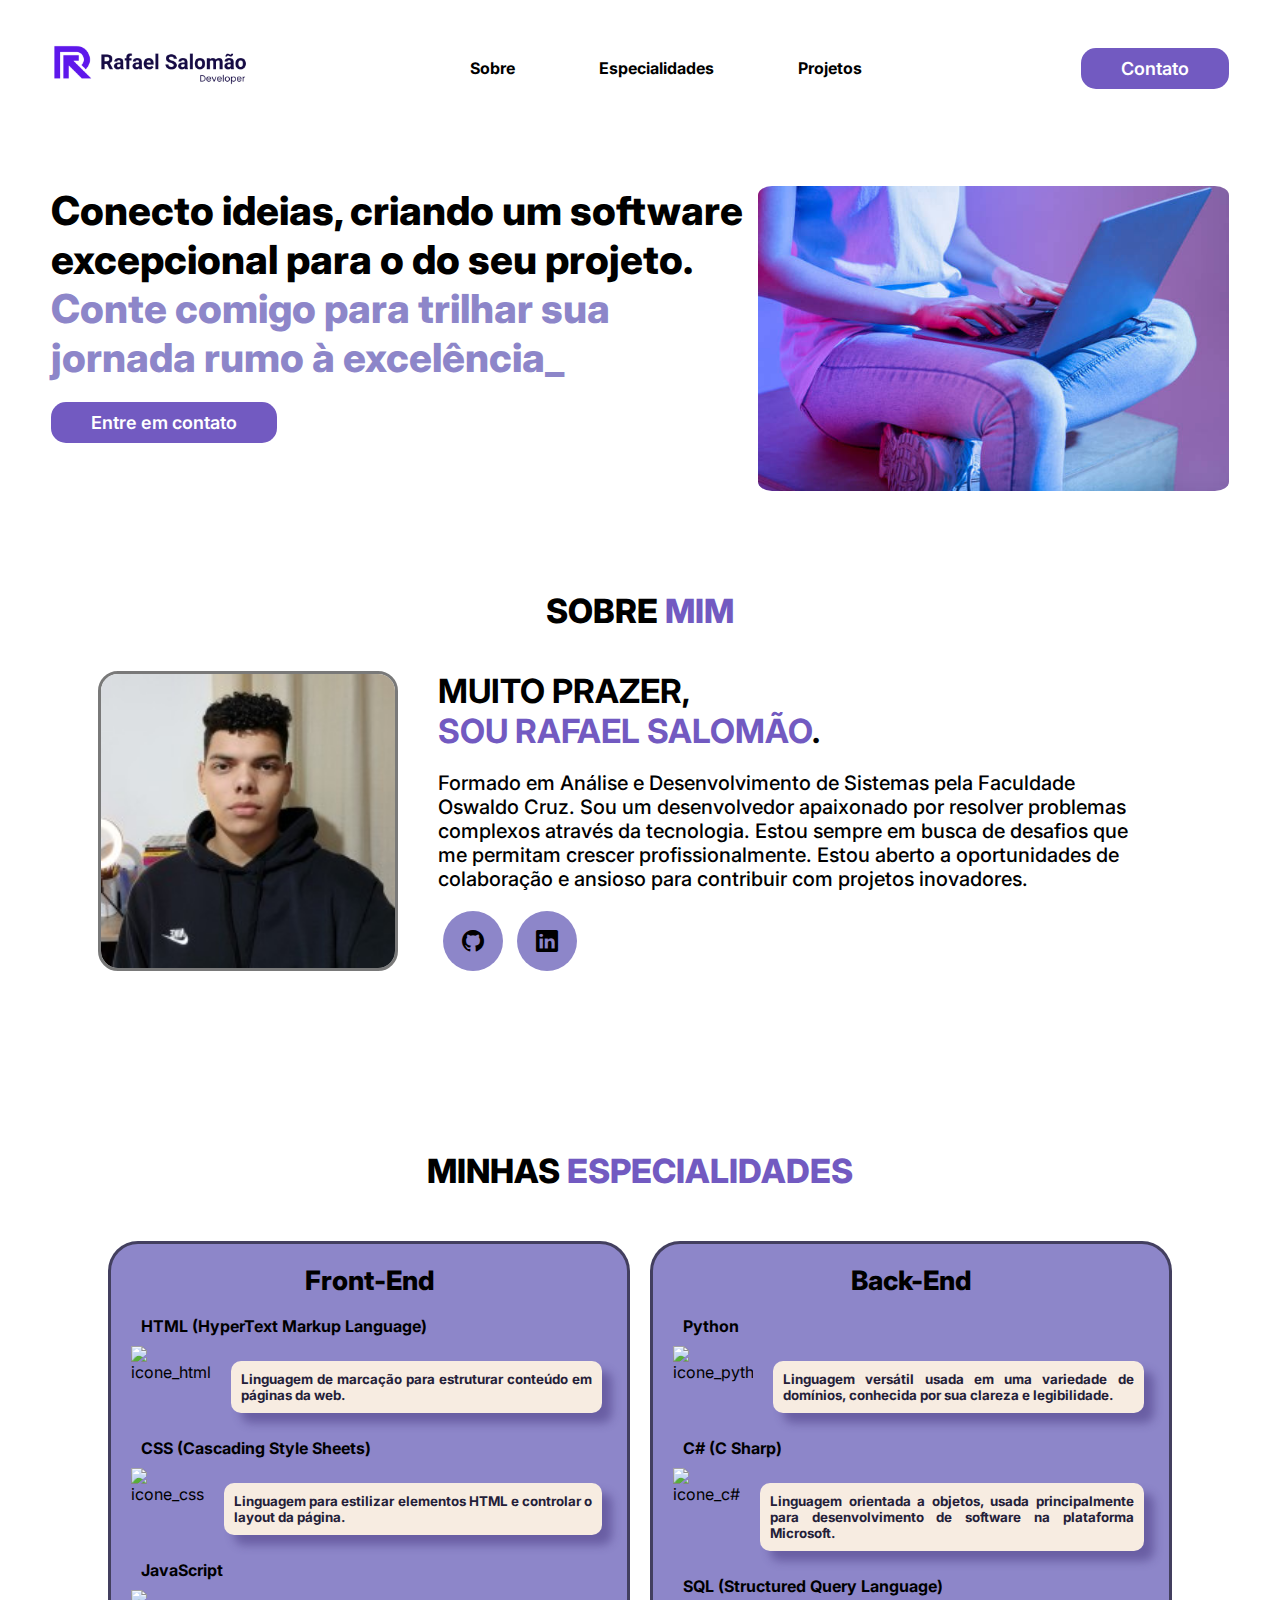
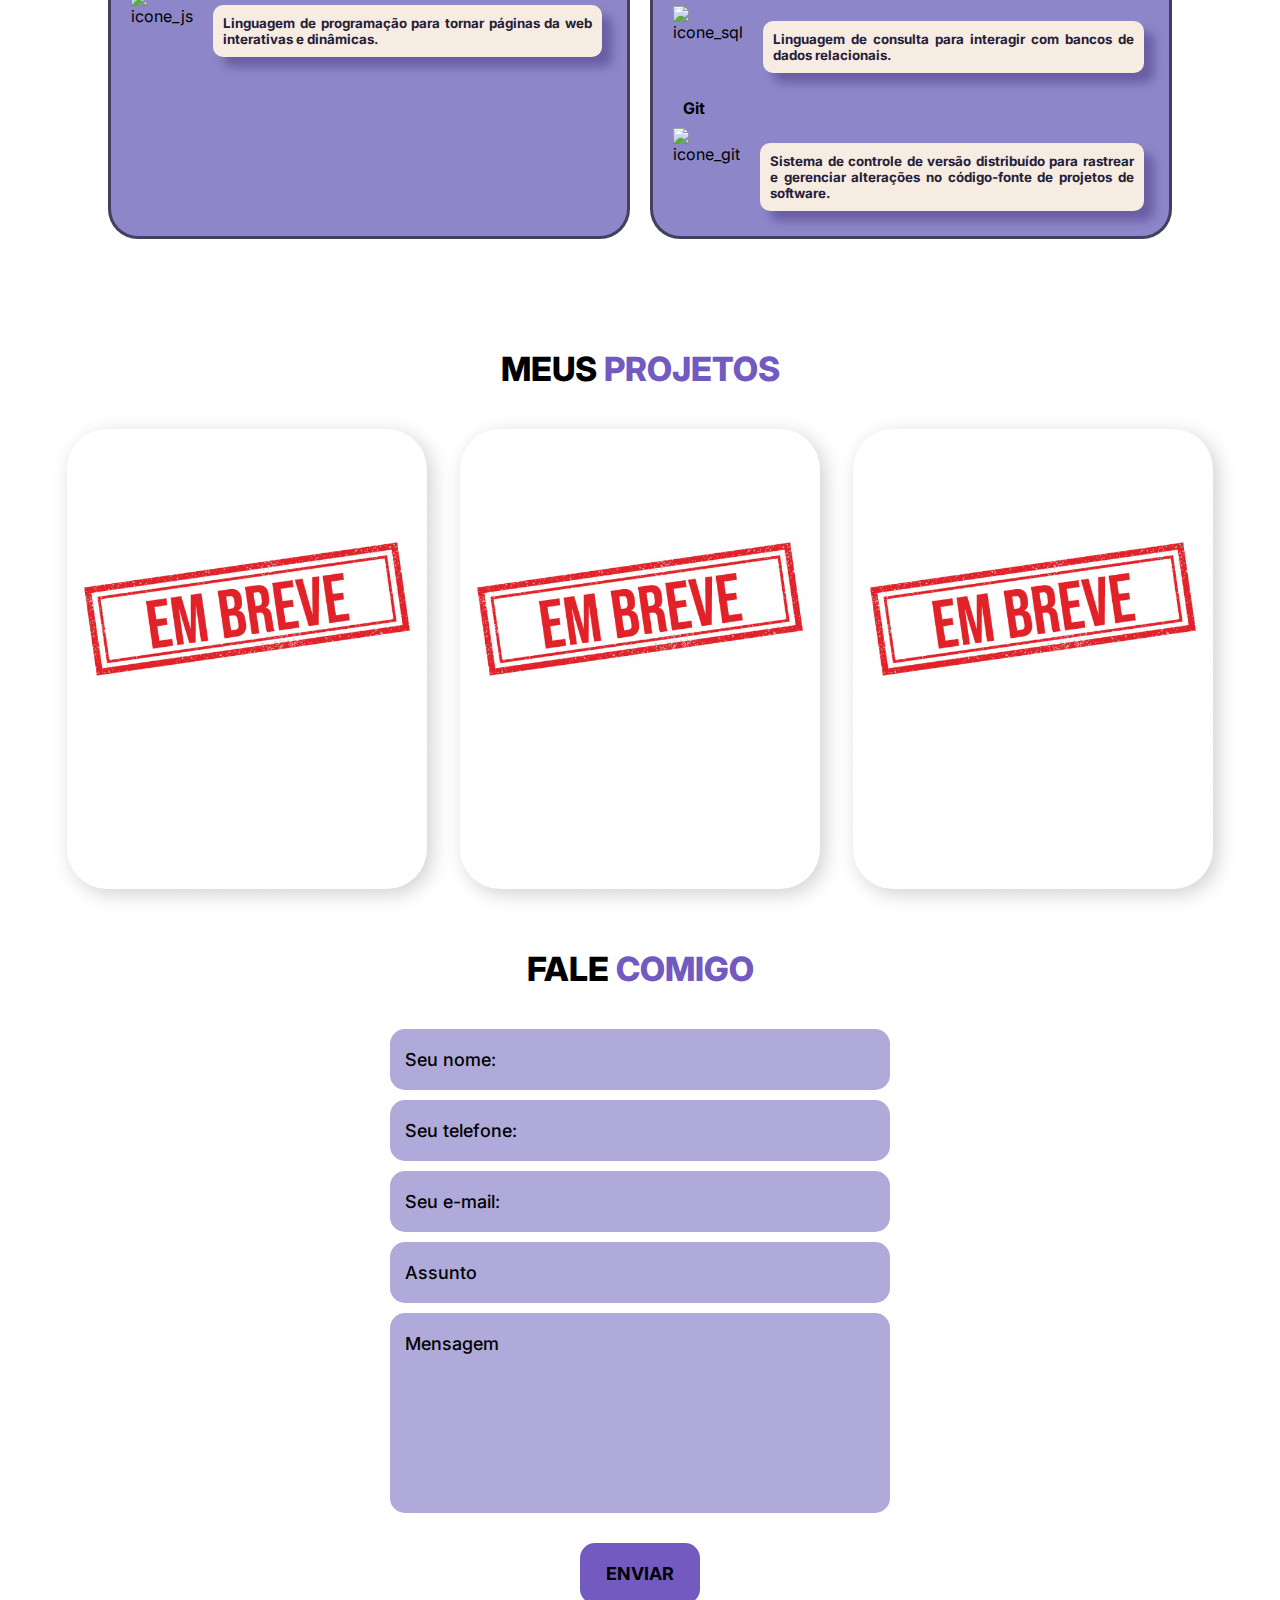
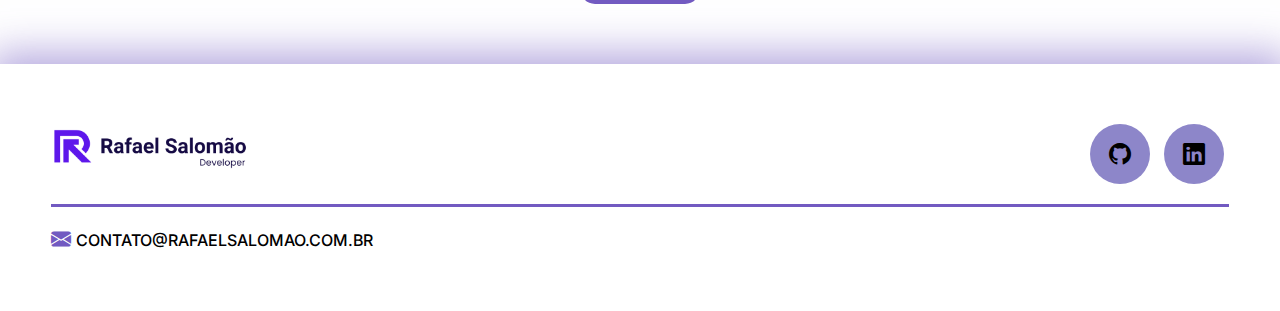
==== index.html @ 401787ee "commit inicial" ====
<!DOCTYPE html>
<html lang="pt-br">
<head>
    <meta charset="UTF-8">
    <meta name="viewport" content="width=device-width, initial-scale=1.0">
    <link rel="stylesheet" href="style.css">
    <link rel="shortcut icon" href="images/favicon.png" type="image/x-icon">    
    <title>Rafael Salomão</title>
</head>
<body>

    <header>
        <div class="interface">

            <div>
                <a href="#">
                    <img class="logo" src="images/logo.png" alt="">
                </a>
            </div> <!--logo-->

            <nav class="menu-nav">
                <ul>
                    <!-- <li><a href="#home">Inicío</a></li> -->
                    <li><a href="#about">Sobre</a></li>
                    <li><a href="#skills">Especialidades</a></li>
                    <li><a href="#projects">Projetos</a></li>
                </ul>
            </nav> <!--menu-nav-->

            <div class="btn-contact">
                <a href="#form">
                    <button>Contato</button>
                </a>
            </div> <!--btn-contact-->

        </div> <!--interface-->
    </header>

    <main>

        <section class="home">
            <div class="interface">
                <div class="flex">

                    <div class="text-home">
                        <h1>Conecto ideias, criando um software excepcional para o do seu projeto.<span> Conte comigo para trilhar sua jornada rumo à excelência</span><span id="animation">_</span></h1>

                        <div class="btn-contact">
                            <a href="#form">
                                <button>Entre em contato</button>
                            </a>
                        </div> <!--btn-contact-->

                    </div> <!-- text-home -->

                    <div class="image-home">
                        <img src="images/background_home.jpg" alt="">
                    </div> <!-- imagem-home -->

                </div> <!-- flex -->
            </div> <!--interface-->
        </section> <!-- home -->

        <section class="about" id="about">
            <div class="interface">

                <h2>SOBRE <span>MIM</span></h2>
                <div class="flex">
                    <div class="image-about">
                        <img src="images/minha_foto.jpeg" alt="">
                    </div> <!--imgage-about -->

                    <div class="txt-about">
                        <h3>MUITO PRAZER,<br> <span id="my-name">SOU RAFAEL SALOMÃO</span>.</h3>
                        <p>Formado em Análise e Desenvolvimento de Sistemas pela Faculdade Oswaldo Cruz. Sou um desenvolvedor apaixonado por resolver problemas complexos através da tecnologia. Estou sempre em busca de desafios que me permitam crescer profissionalmente. Estou aberto a oportunidades de colaboração e ansioso para contribuir com projetos inovadores.</p>

                        <div class="btn-social">
                            <a href="https://github.com/RafaSalomao/" target="_blank"><button><i class="bi bi-github"></i></button></a>
                            <a href="https://www.linkedin.com/in/rafasalomao/" target="_blank"><button><i class="bi bi-linkedin"></i></button></a>
                        </div> <!-- btn-social -->

                    </div> <!-- txt-about -->

                </div> <!--flex -->
            </div> <!-- interface -->
        </section> <!-- about -->

        <section class="skills" id="skills">
            <div class="interface">
                <h2>MINHAS <span>ESPECIALIDADES</span></h2>
                <div class="flex">

                    <div class="skills-frontend">
                        <h3>Front-End</h3>

                        <div id="html">
                            <h4>HTML (HyperText Markup Language)</h4>
                            <div class="flex">
                                <img class="skills-icon" id="icone_html" src="https://skillicons.dev/icons?i=html" alt="icone_html">
                                <p class="tech-desc">Linguagem de marcação para estruturar conteúdo em páginas da web.</p>
                            </div>
                        </div>

                        <div id="css">
                            <h4>CSS (Cascading Style Sheets)</h4>
                            <div class="flex">
                                <img class="skills-icon" id="icone_css" src="https://skillicons.dev/icons?i=css" alt="icone_css">
                                <p class="tech-desc">Linguagem para estilizar elementos HTML e controlar o layout da página.</p>
                            </div>
                        </div>

                        <div id="javascript">
                            <h4>JavaScript</h4>
                            <div class="flex">
                                <img class="skills-icon" id="icone_js" src="https://skillicons.dev/icons?i=js" alt="icone_js">
                                <p class="tech-desc">Linguagem de programação para tornar páginas da web interativas e dinâmicas.</p>
                            </div>
                        </div>

                    </div> <!-- skills-frontend -->

                    <div class="skills-backend">
                        <h3>Back-End</h3>

                        <div id="python">
                            <h4>Python</h4>
                            <div class="flex">
                                <img class="skills-icon" id="icone_python" src="https://skillicons.dev/icons?i=python" alt="icone_python">
                                <p class="tech-desc">Linguagem versátil usada em uma variedade de domínios, conhecida por sua clareza e legibilidade.</p>
                            </div>
                        </div>

                        <div id="csharp">
                            <h4>C# (C Sharp)</h4>
                            <div class="flex">
                                <img class="skills-icon" id="icone_c#" src="https://skillicons.dev/icons?i=cs" alt="icone_c#">
                                <p class="tech-desc">Linguagem orientada a objetos, usada principalmente para desenvolvimento de software na plataforma Microsoft.</p>
                            </div>
                        </div>

                        <div id="sql">
                            <h4>SQL (Structured Query Language)</h4>
                            <div class="flex">
                                <img class="skills-icon" id="icone_sql" src="https://skillicons.dev/icons?i=mysql" alt="icone_sql">
                                <p class="tech-desc">Linguagem de consulta para interagir com bancos de dados relacionais.</p>
                            </div>
                        </div>

                        <div id="git">
                            <h4>Git</h4>
                            <div class="flex">
                                <img class="skills-icon" id="icone_git" src="https://skillicons.dev/icons?i=git" alt="icone_git">
                                <p class="tech-desc">Sistema de controle de versão distribuído para rastrear e gerenciar alterações no código-fonte de projetos de software.</p>
                            </div>
                        </div>

                    </div> <!-- skills-backend -->

                </div> <!-- flex -->
            </div> <!-- interface -->
        </section> <!-- skills -->

        <section class="projects" id="projects">
            <div class="interface">

                <h2>MEUS <span>PROJETOS</span></h2>
                <div class="flex">
                        <a href="#" target="_blank">
                            <div class="img-port" style="background-image: url(images/em_breve.jpeg);">
                                <div class="overlay">
                                    ^_^
                                </div>
                            </div>
                        </a>
                        <a href="#">
                            <div class="img-port" style="background-image: url(images/em_breve.jpeg);">
                                <div class="overlay">
                                    :P
                                </div>
                            </div>
                        </a>
                        <a href="#">
                            <div class="img-port" style="background-image: url(images/em_breve.jpeg);">
                                <div class="overlay">
                                    >_<
                                </div>
                            </div>
                        </a>

                </div> <!-- flex -->
            </div> <!-- interface -->
        </section> <!-- projects -->

        <section class="form" id="form">
            <h2>FALE <span>COMIGO</span></h2>
            <div class="interface">

                <form action="">
                    <input type="text" name="" id="" placeholder="Seu nome:" required>
                    <input type="text" name="" id="" placeholder="Seu telefone:">
                    <input type="text" name="" id="" placeholder="Seu e-mail:" required>
                    <input type="text" name="" id="" placeholder="Assunto" required>
                    <textarea name="" id="" cols="30" rows="10" placeholder="Mensagem"></textarea>
                    <div class="btn-submit">
                        <input id="btn-submit" type="submit" value="ENVIAR">
                    </div>
                </form>

            </div> <!-- interface -->
        </section> <!-- form -->

    </main>

    <footer>

        <div class="interface">

            <div class="line-footer">
                <div class="flex">
                    <div class="logo-footer">
                        <img class="logo" src="images/logo.png" alt="">
                    </div>
                    <div class="btn-social">
                        <a href="https://github.com/RafaSalomao/" target="_blank"><button><i class="bi bi-github"></i></button></a>
                        <a href="https://www.linkedin.com/in/rafasalomao/" target="_blank"><button><i class="bi bi-linkedin"></i></button></a>
                    </div>
                </div>
            </div> <!-- line-footer -->

            <div class="line-footer border">
                <p>
                    <i class="bi bi-envelope-fill"></i><a href="mailto:CONTATO@RAFAELSALOMAO.COM.BR">CONTATO@RAFAELSALOMAO.COM.BR</a>
                </p>
            </div> <!-- line-footer -->

        </div> <!-- interface -->

    </footer>

</body>
</html>
---- style.css ----
/* Importing Fonts */
@import url('https://fonts.googleapis.com/css2?family=Inter:wght@100;200;300;400;500;600;700;800;900&display=swap');

/* Bootstrap Icons */
@import url("https://cdn.jsdelivr.net/npm/bootstrap-icons@1.11.3/font/bootstrap-icons.min.css");

/* Reset and General Styles */
* {
    margin: 0;
    padding: 0;
    box-sizing: border-box;
    font-family: 'Inter', sans-serif;
}

body {
    background-color: #fff;
    height: 100vh;
}

section {
    padding: 10px 4%;
}

.interface {
    max-width: 1280px;
    margin: 0 auto;
}

.flex {
    display: flex;
}

.logo {
    width: 200px;
    height: auto;
}

.btn-contact button {
    padding: 10px 40px;
    font-size: 18px;
    font-weight: 600;
    background-color: #725ac1;
    color: #fff;
    border: 0;
    border-radius: 15px;
    cursor: pointer;
}

.btn-contact button:hover {
    box-shadow: 0px 0px 8px #696969;
    transition: .2s;
    transform: scale(1.05);
}

.btn-social button {
    width: 60px;
    height: 60px;
    border-radius: 50%;
    border: none;
    background-color: #8D86C9;
    font-size: 22px;
    cursor: pointer;
    margin: 0 5px;
    transition: .2s;
}


h1 {
    font-size: 30pt;
    font-weight: 800;
    margin-bottom: 20px;
}

h2 {
    text-align: center;
    font-size: 25pt;
    font-weight: 800;
    margin: 40px;
}

span{
    color: #725ac1;
}

/* Header Styles */
header {
    background-color: #fff;
    margin-bottom: 40px;
    padding: 40px 4%;
}

header > .interface {
    display: flex;
    align-items: center;
    justify-content: space-between;
}

header nav ul {
    list-style-type: none;
}

header nav li {
    display: inline-block;
    padding: 0 40px;
}

header a {
    color: #000;
    font-weight: bold;
    text-decoration: none;
    display: inline-block;
    transition: .2s;
}

header a:hover {
    color: #725AC1;
    transform: scale(1.05);
}

/* Home Styles */

.text-home {
    width: 60%;
    height: 100%;
}

.text-home span {
    color: #8D86C9;
}

.text-home > span {
    background-color: #000;
}

.text-home #animation {
    animation: blink 1.2s infinite;
}

@keyframes blink {
    0% {
      opacity: 1;
    }
    50% {
      opacity: 0;
    }
    100% {
      opacity: 1;
    }
}

.image-home {
    width: 40%;
    position: relative;
}

.image-home img {
    width: 100%;
    height: 100%;
    border-radius: 3%;
}

/* About style */

section.about > .interface {
    padding: 40px 4%;
    border-radius: 10px;
}

.image-about img {
    width: 300px;
    height: auto;
    border-radius: 20px;
    border:solid rgba(0, 0, 0, 0.526);
}

.txt-about {
    margin: 0px 40px 40px 40px;
}

.txt-about h3{
    font-size: 25pt;
    text-align: left;
}

.txt-about p {
    font-size: 15pt;
    font-weight: 500;
    margin: 20px 0px 20px 0px ;
}

.social i{
    width: 80px;
    height: 80px;
    margin: 20px;
    padding: 20px;
}

/* Skills style */

.skills .interface {
    /* margin: 50px; */
    padding: 40px 4%;
    border-radius: 10px;
}

.skills h3{
    border-radius: 80px;
    text-align: center;
    font-size: 20pt;
    font-weight: 800;
    margin: 20px;
}

.skills h4 {
    text-align: left;
    margin-left: 30px;
    align-items: center;
}

.skills-frontend {
    background-color: #8D86C9;
    border:solid rgba(0, 0, 0, 0.526);
    border-radius: 30px;
    width: 50%;
    height: auto;
    text-align: left;
    margin: 10px;
    position: relative;
}

.skills-backend {
    background-color: #8D86C9;
    border:solid rgba(0, 0, 0, 0.526);
    border-radius: 30px;
    width: 50%;
    height: 100%;
    text-align: left;
    margin: 10px;
    position: relative;
}

.tech-desc {
    color: #242038;
    text-align: justify;
    font-size: 10pt;
    font-weight: 700;
    background-color: #F7ECE1;
    margin: 25px 25px 25px 20px;
    padding: 10px;
    border-radius: 10px;
    box-shadow: #35246c66 10px 10px 10px;
}

.skills-icon {
    width: 80px;
    height: 80px;
    margin: 10px 0px 10px 20px 
}

.skills-frontend:hover {
    box-shadow: #00000077 5px 5px 20px;
    transition: .5s;
}

.skills-backend:hover {
    box-shadow: #00000077 5px 5px 20px;
    transition: .5s;
}

.skills-icon:hover {
    transition: .2s;
    transform: scale(1.05);
}

/* My projects style */

section.projects .flex {
    justify-content: space-around;
}

.img-port {
    width: 360px;
    height: 460px;
    background-size: contain;
    background-position: 100% 0%;
    transition: 8s;
    cursor: pointer;
    border-radius: 40px;
    box-shadow: #0000002f 5px 5px 20px;
    position: relative;
    background-color: #725AC1;
}

.img-port:hover {
    background-position: 100% 100%;
}

.overlay {
    position: absolute;
    top: 0;
    left: 0;
    width: 100%;
    height: 100%;
    background-color: #000000b8;
    border-radius: 40px;
    display: flex;
    align-items: center;
    justify-content: center;
    font-size: 24px;
    font-weight: 600;
    color: #fff;
    opacity: 0;
    transition: .5s;
}

.overlay:hover {
    opacity: 1;
}

/* Form style */

form {
    max-width: 500px;
    margin: 0 auto;
    display: flex;
    justify-content: center;
    flex-direction: column;
    gap: 10px;
    margin-top: 40px;
}

form input,
form textarea {
    width: 100%;
    background-color: #8d86c9b4;
    border: 0;
    outline: 0;
    padding: 20px 15px;
    border-radius: 15px;
    color: #000;
    font-weight: 500;
    font-size: 18px;
}

form textarea {
    resize: none;
    max-height: 200px;
}

form .btn-submit {
    margin-top: 20px;
    text-align: center;
}

form .btn-submit input {
    width: 120px;
    background-color: #725AC1;
    color: #000;
    font-weight: 700;
    cursor: pointer;
    transition: .2s;
}

#btn-submit:hover {
    
    transition: .2s;
    transform: scale(1.05);
}
::-webkit-input-placeholder {
    color: #000;
}

/* Footer style */

footer {
    margin-top: 50px;
    padding: 40px 4%;
    box-shadow: 0 0 40px 10px #725ac18d
}

footer .flex {
    justify-content: space-between;
}

footer .line-footer {
    padding: 20px 0;
}

footer .line-footer p i{
    color: #725ac1;
    font-size: 15pt;
    text-decoration: none;
}

footer .line-footer p a{
    text-decoration: none;
    color: #000;
    font-weight: 500;
    margin-left: 5px;
}

.border {
    border-top: solid;
    color: #725AC1;
}
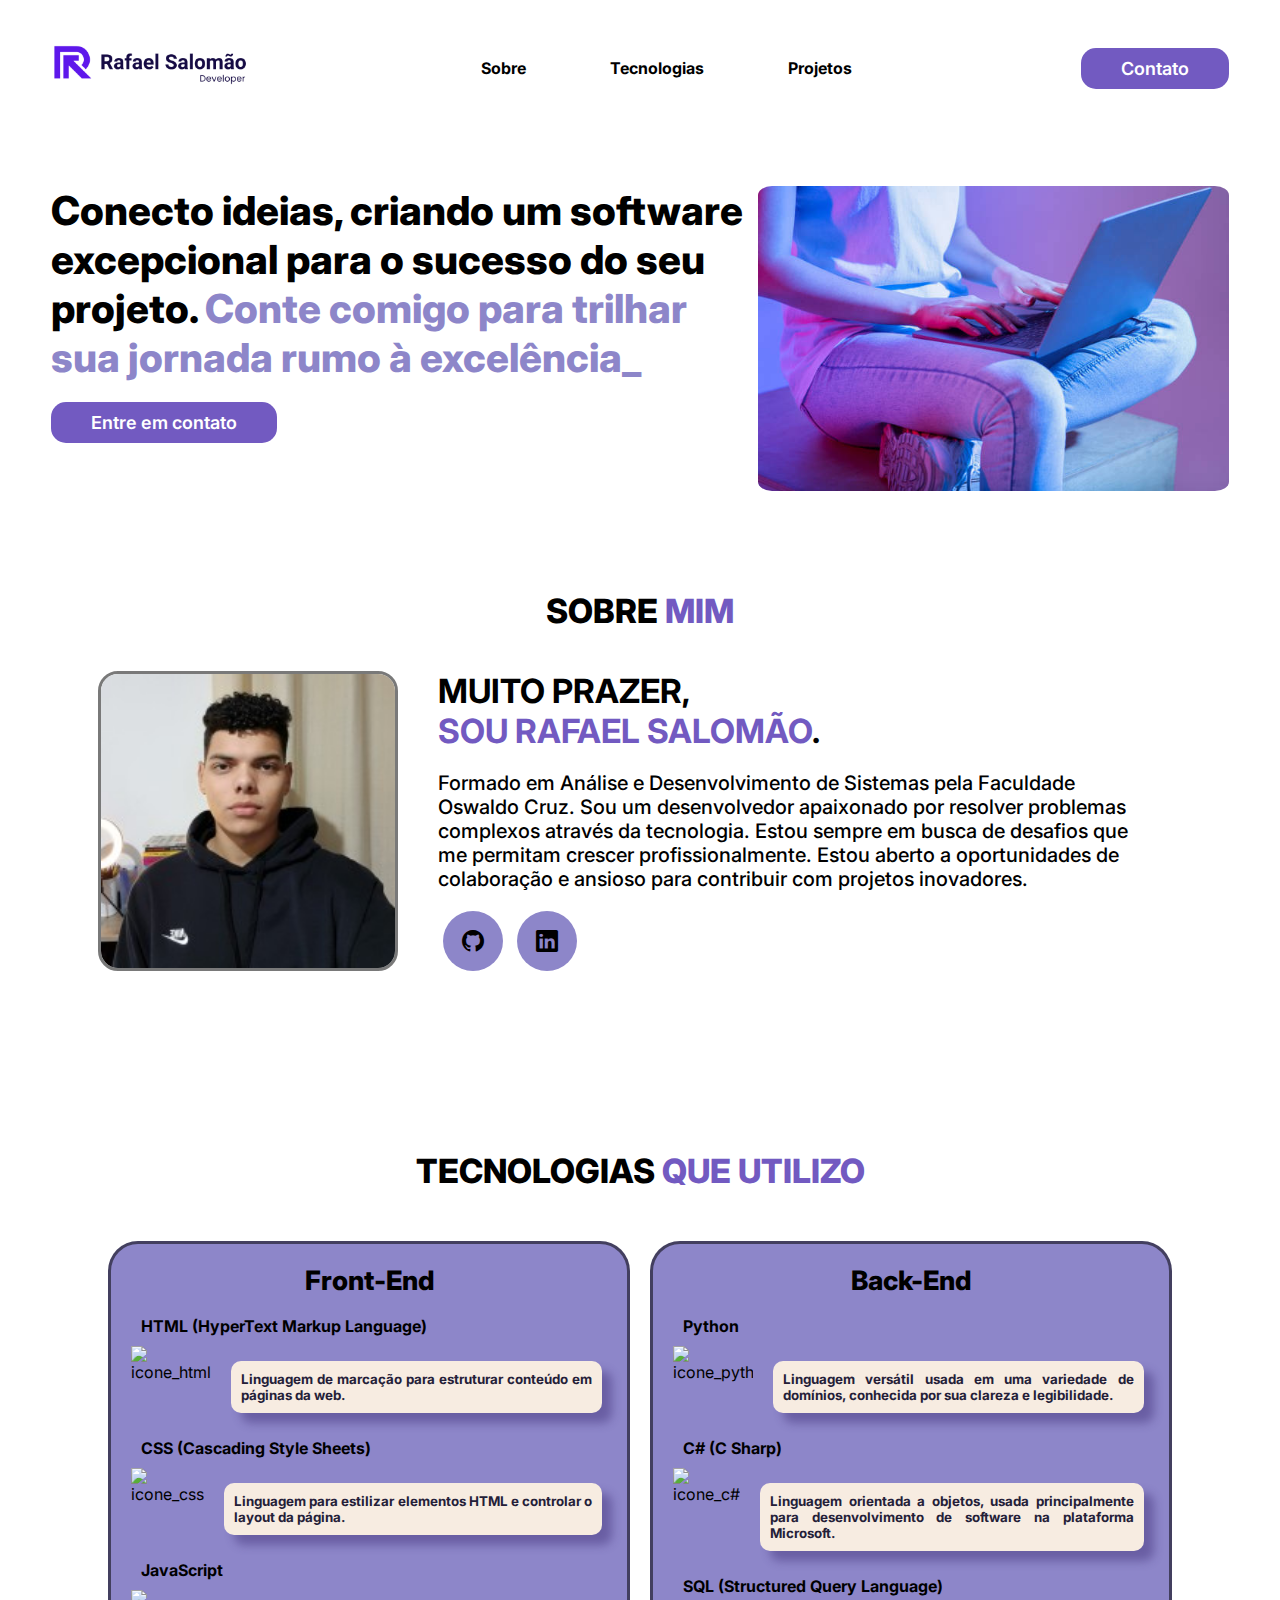
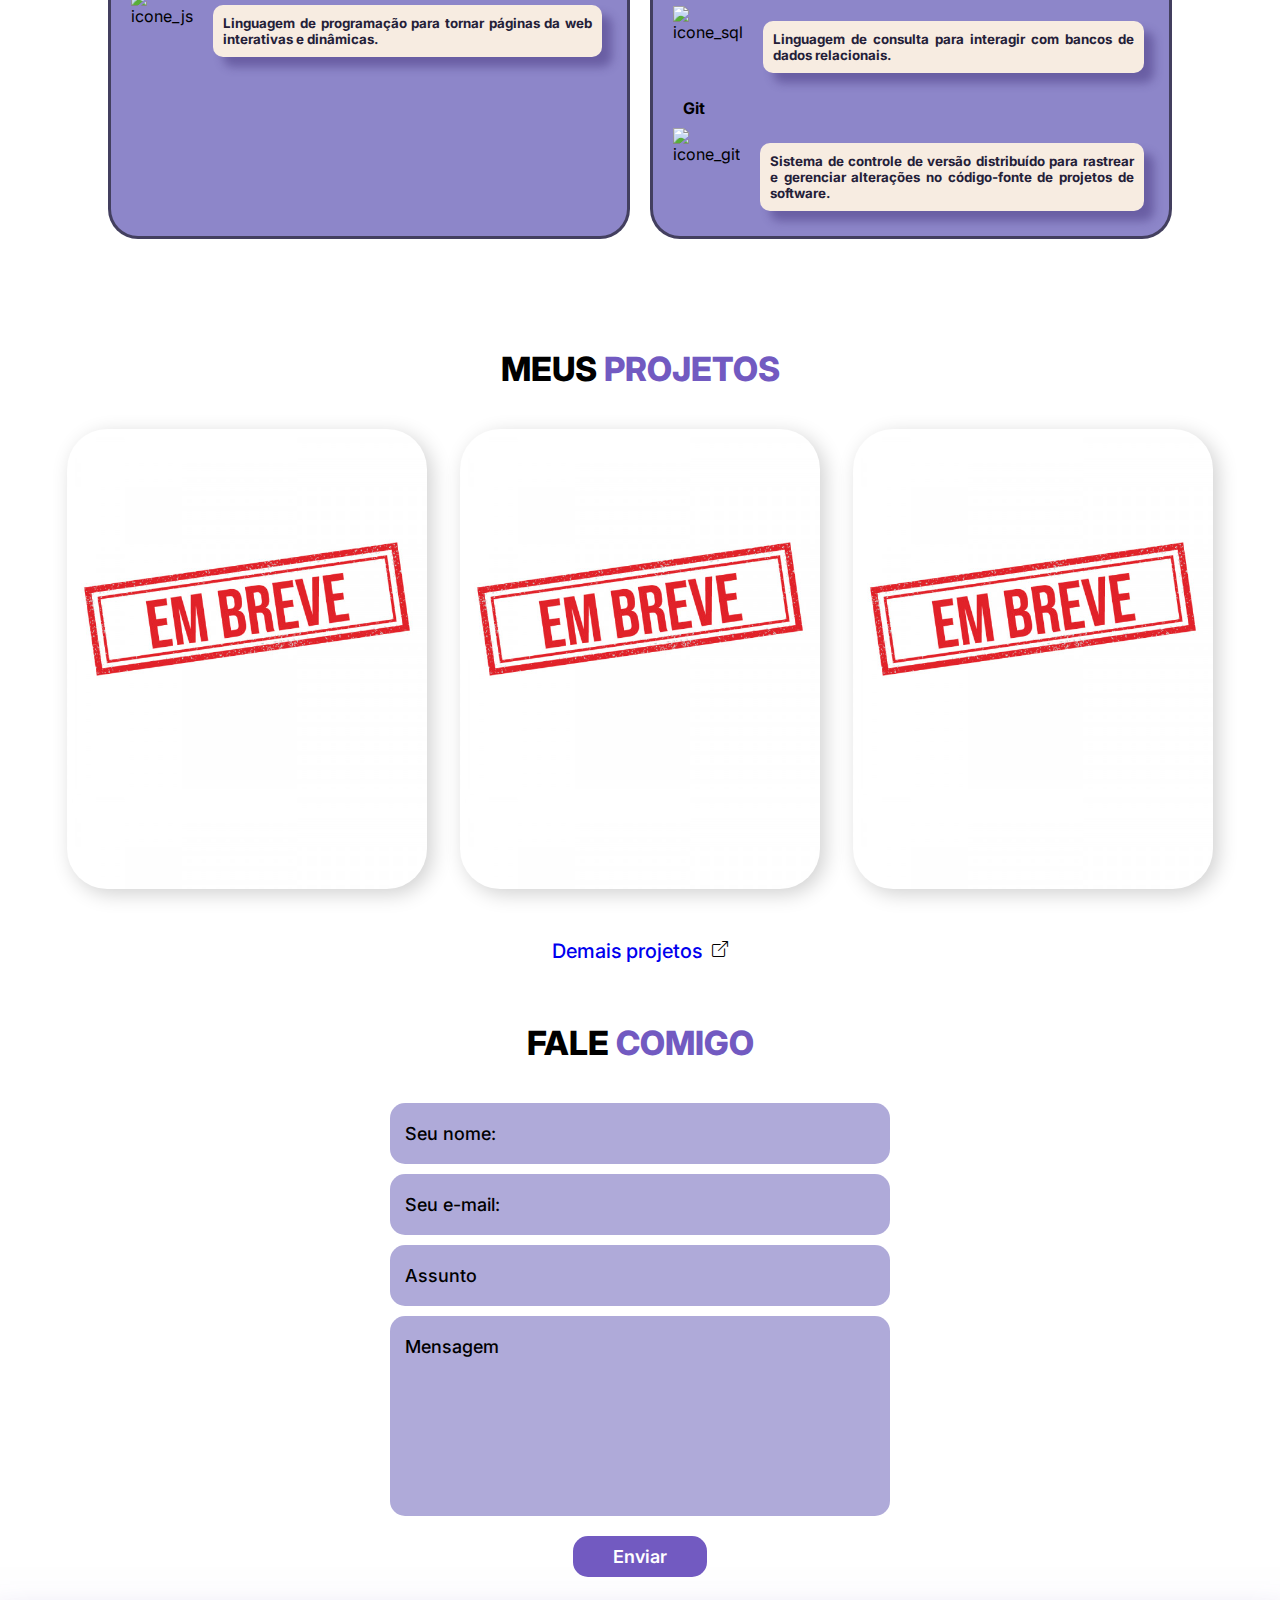
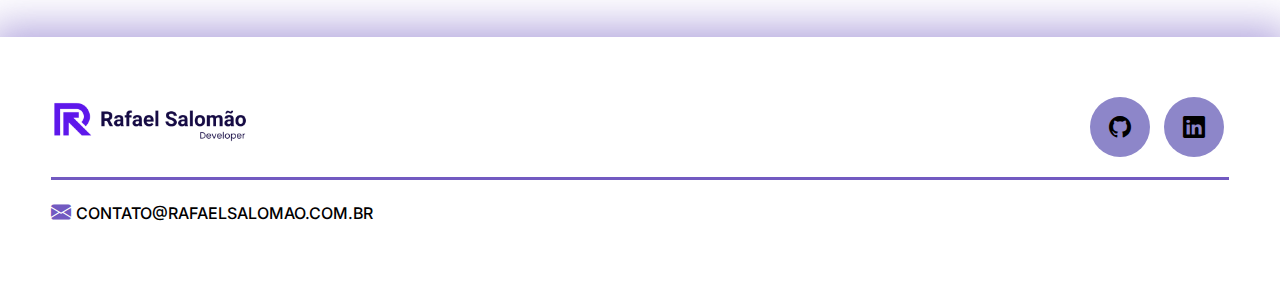
==== commit 77d37551: "adicionando a pagina de projetos" ====
--- a/index.html
+++ b/index.html
@@ -4,9 +4,10 @@
     <meta charset="UTF-8">
     <meta name="viewport" content="width=device-width, initial-scale=1.0">
     <link rel="stylesheet" href="style.css">
-    <link rel="shortcut icon" href="images/favicon.png" type="image/x-icon">    
+    <link rel="shortcut icon" href="images/favicon.ico" type="image/x-icon">    
     <title>Rafael Salomão</title>
 </head>
+
 <body>
 
     <header>
@@ -20,9 +21,8 @@
 
             <nav class="menu-nav">
                 <ul>
-                    <!-- <li><a href="#home">Inicío</a></li> -->
                     <li><a href="#about">Sobre</a></li>
-                    <li><a href="#skills">Especialidades</a></li>
+                    <li><a href="#skills">Tecnologias</a></li>
                     <li><a href="#projects">Projetos</a></li>
                 </ul>
             </nav> <!--menu-nav-->
@@ -43,7 +43,7 @@
                 <div class="flex">
 
                     <div class="text-home">
-                        <h1>Conecto ideias, criando um software excepcional para o do seu projeto.<span> Conte comigo para trilhar sua jornada rumo à excelência</span><span id="animation">_</span></h1>
+                        <h1>Conecto ideias, criando um software excepcional para o sucesso do seu projeto.<span> Conte comigo para trilhar sua jornada rumo à excelência</span><span id="animation">_</span></h1>
 
                         <div class="btn-contact">
                             <a href="#form">
@@ -87,7 +87,7 @@
 
         <section class="skills" id="skills">
             <div class="interface">
-                <h2>MINHAS <span>ESPECIALIDADES</span></h2>
+                <h2>TECNOLOGIAS <span>QUE UTILIZO</span></h2>
                 <div class="flex">
 
                     <div class="skills-frontend">
@@ -186,26 +186,37 @@
                                 </div>
                             </div>
                         </a>
-
                 </div> <!-- flex -->
+
+                <div class="flex">
+                    <div class="link-all-projects">
+                        <a href="projects.html" target="_blank">Demais projetos</a>
+                        <i class="bi bi-box-arrow-up-right"></i>
+                    </div> <!-- flex -->
+                </div>
             </div> <!-- interface -->
         </section> <!-- projects -->
 
         <section class="form" id="form">
             <h2>FALE <span>COMIGO</span></h2>
             <div class="interface">
-
-                <form action="">
-                    <input type="text" name="" id="" placeholder="Seu nome:" required>
-                    <input type="text" name="" id="" placeholder="Seu telefone:">
-                    <input type="text" name="" id="" placeholder="Seu e-mail:" required>
-                    <input type="text" name="" id="" placeholder="Assunto" required>
-                    <textarea name="" id="" cols="30" rows="10" placeholder="Mensagem"></textarea>
-                    <div class="btn-submit">
-                        <input id="btn-submit" type="submit" value="ENVIAR">
+                
+                <form 
+                    action="https://formsubmit.co/contato@rafaelsalomao.com.br"
+                    method="POST"
+                >
+                    <input type="hidden" name="_captcha" value="false">
+                    <input type="hidden" name="_next" value="http://127.0.0.1:5500/index.html">
+                    
+                    <input type="text" name="name" id="name" placeholder="Seu nome:" required>
+                    <input type="email" name="email" id="email" placeholder="Seu e-mail:" required>
+                    <input type="text" name="_subject" id="_subject" placeholder="Assunto" required>
+                    <textarea name="massage" id="massage" cols="30" rows="10" placeholder="Mensagem" required></textarea>
+                    <div class="btn-contact">
+                        <button type="submit" onclick="buttonSubmit()">Enviar</button>
                     </div>
                 </form>
-
+                    
             </div> <!-- interface -->
         </section> <!-- form -->
 
--- a/style.css
+++ b/style.css
@@ -281,19 +281,20 @@
 .img-port {
     width: 360px;
     height: 460px;
+    margin-bottom: 50px;
     background-size: contain;
-    background-position: 100% 0%;
-    transition: 8s;
-    cursor: pointer;
+    background-color: #725AC1;
     border-radius: 40px;
     box-shadow: #0000002f 5px 5px 20px;
     position: relative;
-    background-color: #725AC1;
-}
-
-.img-port:hover {
+    cursor: pointer;
+    /* background-position: 100% 0%; */
+    /* transition: 8s; */
+}
+
+/* .img-port:hover {
     background-position: 100% 100%;
-}
+} */
 
 .overlay {
     position: absolute;
@@ -317,6 +318,22 @@
     opacity: 1;
 }
 
+.link-all-projects {
+    display: flex;
+    justify-content: center;
+}
+
+.link-all-projects a {
+    text-decoration: none;
+    font-size: 15pt;
+    font-weight: 500;
+ }
+
+.link-all-projects i {
+   margin-left: 10px;
+}
+
+
 /* Form style */
 
 form {
@@ -347,25 +364,25 @@
     max-height: 200px;
 }
 
-form .btn-submit {
-    margin-top: 20px;
+form > .btn-contact {
+    margin-top: 10px;
     text-align: center;
 }
 
-form .btn-submit input {
-    width: 120px;
-    background-color: #725AC1;
-    color: #000;
-    font-weight: 700;
-    cursor: pointer;
+input:focus,
+input:hover,
+textarea:focus,
+textarea:hover {
+    outline: none;
+    box-shadow: 0 0 0 2px #725AC1;
     transition: .2s;
 }
 
-#btn-submit:hover {
-    
-    transition: .2s;
-    transform: scale(1.05);
-}
+form > input:valid,
+textarea:valid {
+    box-shadow: 0 0 0 2px #98ff5ccd;
+}
+
 ::-webkit-input-placeholder {
     color: #000;
 }
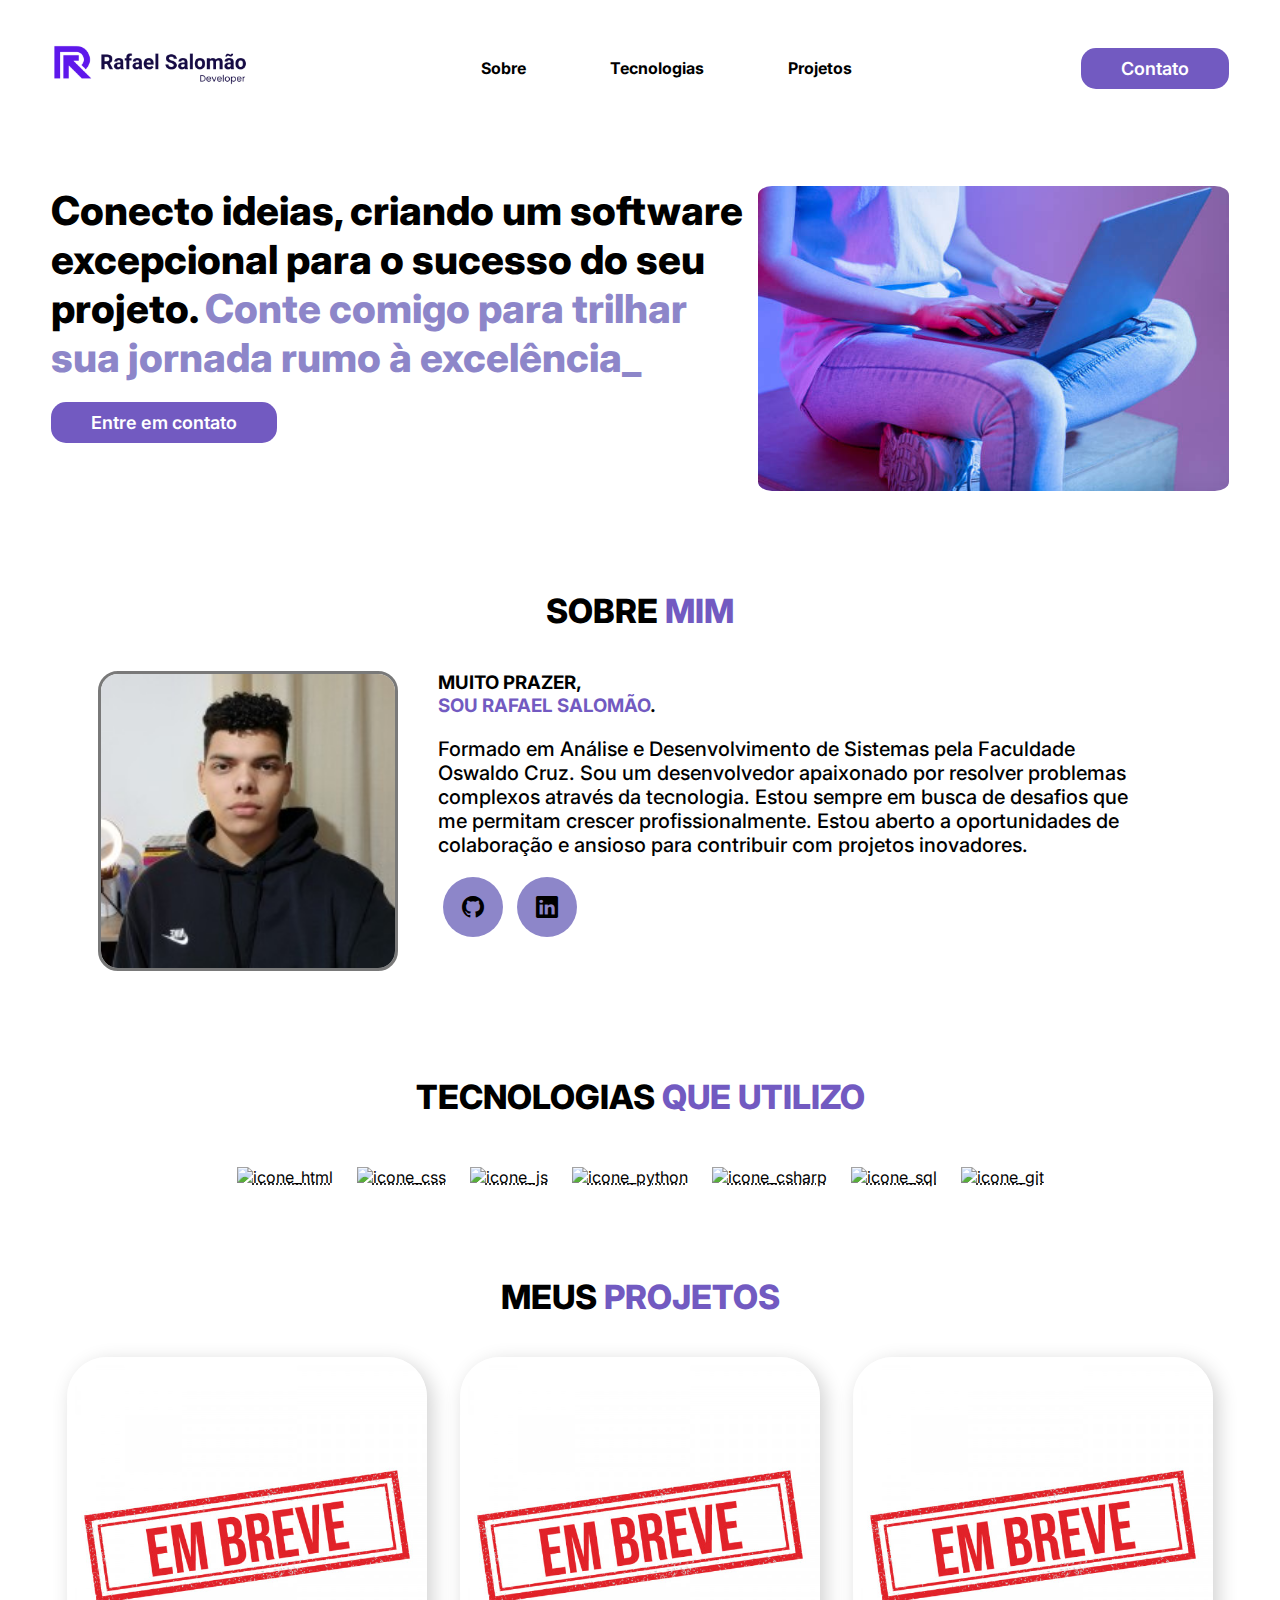
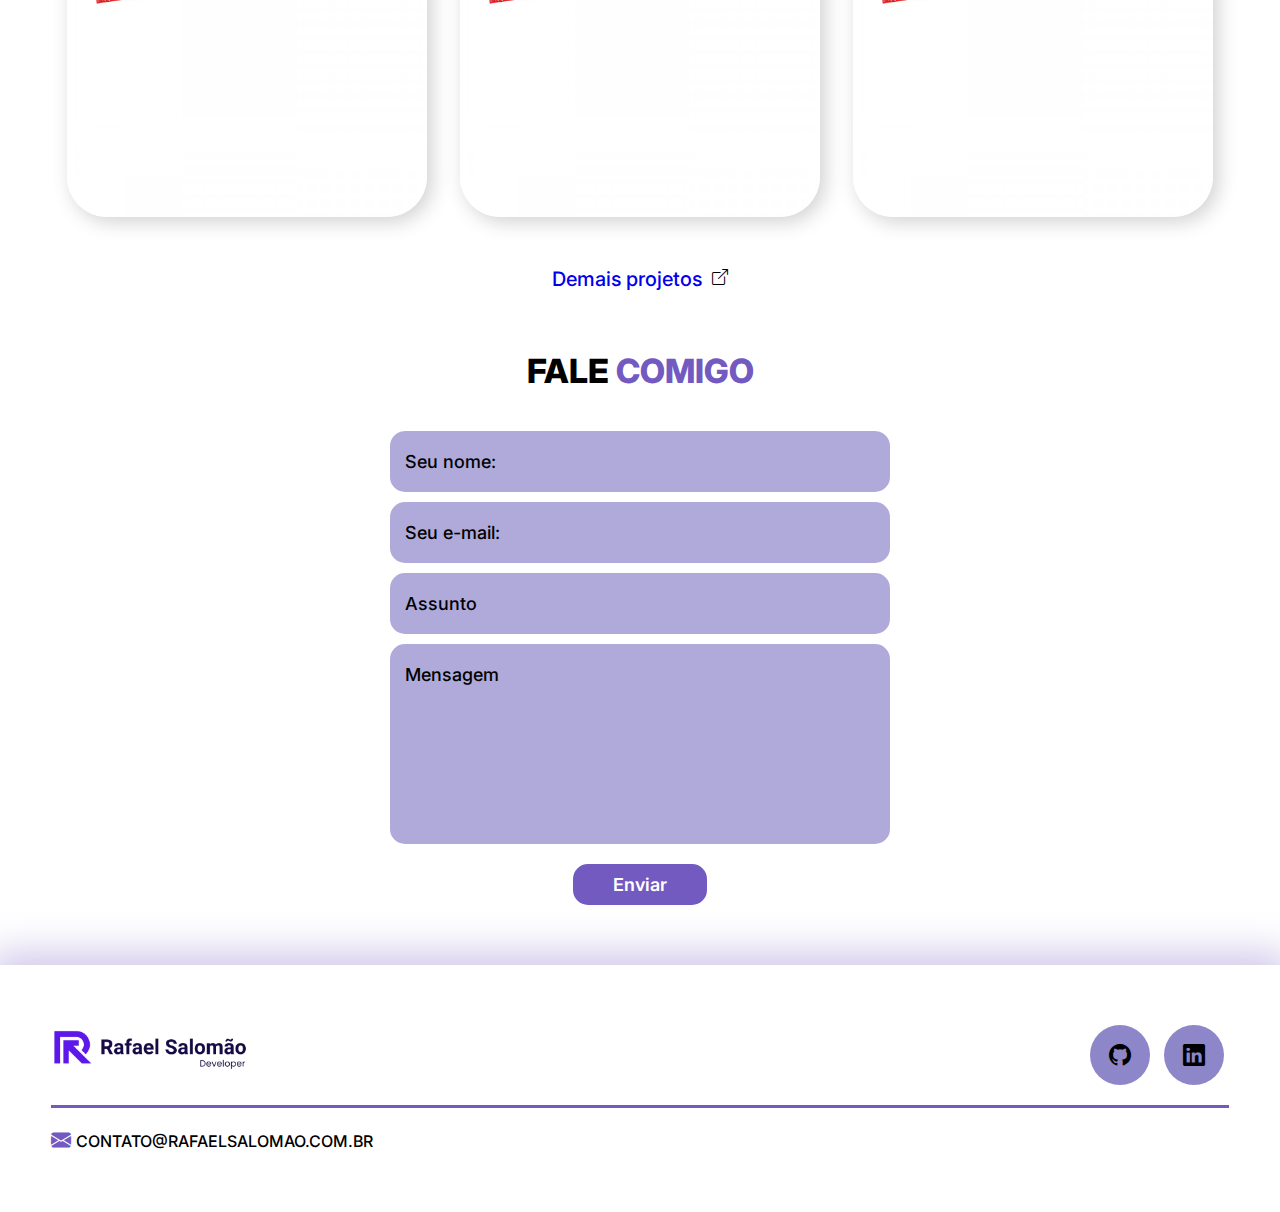
==== commit 5d4d6a2a: "HTML: Mudança na section 'tecnologias' ,CSS: Organização das cores em variáveis" ====
--- a/index.html
+++ b/index.html
@@ -66,6 +66,7 @@
 
                 <h2>SOBRE <span>MIM</span></h2>
                 <div class="flex">
+
                     <div class="image-about">
                         <img src="images/minha_foto.jpeg" alt="">
                     </div> <!--imgage-about -->
@@ -78,87 +79,40 @@
                             <a href="https://github.com/RafaSalomao/" target="_blank"><button><i class="bi bi-github"></i></button></a>
                             <a href="https://www.linkedin.com/in/rafasalomao/" target="_blank"><button><i class="bi bi-linkedin"></i></button></a>
                         </div> <!-- btn-social -->
-
-                    </div> <!-- txt-about -->
+                    </div>
 
                 </div> <!--flex -->
+
             </div> <!-- interface -->
         </section> <!-- about -->
 
         <section class="skills" id="skills">
-            <div class="interface">
+
+            <div class="dev-tools">
                 <h2>TECNOLOGIAS <span>QUE UTILIZO</span></h2>
-                <div class="flex">
-
-                    <div class="skills-frontend">
-                        <h3>Front-End</h3>
-
-                        <div id="html">
-                            <h4>HTML (HyperText Markup Language)</h4>
-                            <div class="flex">
-                                <img class="skills-icon" id="icone_html" src="https://skillicons.dev/icons?i=html" alt="icone_html">
-                                <p class="tech-desc">Linguagem de marcação para estruturar conteúdo em páginas da web.</p>
-                            </div>
-                        </div>
-
-                        <div id="css">
-                            <h4>CSS (Cascading Style Sheets)</h4>
-                            <div class="flex">
-                                <img class="skills-icon" id="icone_css" src="https://skillicons.dev/icons?i=css" alt="icone_css">
-                                <p class="tech-desc">Linguagem para estilizar elementos HTML e controlar o layout da página.</p>
-                            </div>
-                        </div>
-
-                        <div id="javascript">
-                            <h4>JavaScript</h4>
-                            <div class="flex">
-                                <img class="skills-icon" id="icone_js" src="https://skillicons.dev/icons?i=js" alt="icone_js">
-                                <p class="tech-desc">Linguagem de programação para tornar páginas da web interativas e dinâmicas.</p>
-                            </div>
-                        </div>
-
-                    </div> <!-- skills-frontend -->
-
-                    <div class="skills-backend">
-                        <h3>Back-End</h3>
-
-                        <div id="python">
-                            <h4>Python</h4>
-                            <div class="flex">
-                                <img class="skills-icon" id="icone_python" src="https://skillicons.dev/icons?i=python" alt="icone_python">
-                                <p class="tech-desc">Linguagem versátil usada em uma variedade de domínios, conhecida por sua clareza e legibilidade.</p>
-                            </div>
-                        </div>
-
-                        <div id="csharp">
-                            <h4>C# (C Sharp)</h4>
-                            <div class="flex">
-                                <img class="skills-icon" id="icone_c#" src="https://skillicons.dev/icons?i=cs" alt="icone_c#">
-                                <p class="tech-desc">Linguagem orientada a objetos, usada principalmente para desenvolvimento de software na plataforma Microsoft.</p>
-                            </div>
-                        </div>
-
-                        <div id="sql">
-                            <h4>SQL (Structured Query Language)</h4>
-                            <div class="flex">
-                                <img class="skills-icon" id="icone_sql" src="https://skillicons.dev/icons?i=mysql" alt="icone_sql">
-                                <p class="tech-desc">Linguagem de consulta para interagir com bancos de dados relacionais.</p>
-                            </div>
-                        </div>
-
-                        <div id="git">
-                            <h4>Git</h4>
-                            <div class="flex">
-                                <img class="skills-icon" id="icone_git" src="https://skillicons.dev/icons?i=git" alt="icone_git">
-                                <p class="tech-desc">Sistema de controle de versão distribuído para rastrear e gerenciar alterações no código-fonte de projetos de software.</p>
-                            </div>
-                        </div>
-
-                    </div> <!-- skills-backend -->
-
-                </div> <!-- flex -->
-            </div> <!-- interface -->
-        </section> <!-- skills -->
+                <abbr title="HTML" id="icon-html"><img class="skills-icon" id="icon-html" src="https://skillicons.dev/icons?i=html" alt="icone_html"></abbr>
+                <abbr title="CSS" id="icon-css"><img class="skills-icon" id="icon-css" src="https://skillicons.dev/icons?i=css" alt="icone_css"></abbr>
+                <abbr title="JavaScript" id="icon-js"><img class="skills-icon" id="icon-js" src="https://skillicons.dev/icons?i=js" alt="icone_js"></abbr>
+                <abbr title="Python" id="icon-python"><img class="skills-icon" id="icon-python" src="https://skillicons.dev/icons?i=python" alt="icone_python"></abbr>
+                <abbr title="Csharp" id="icon-csharp"><img class="skills-icon" id="icon-csharp" src="https://skillicons.dev/icons?i=cs" alt="icone_csharp"></abbr>
+                <abbr title="SQL" id="icon-sql"><img class="skills-icon" id="icon-sql" src="https://skillicons.dev/icons?i=mysql" alt="icone_sql"></abbr>
+                <abbr title="Git" id="icon-git"><img class="skills-icon" id="icon-git" src="https://skillicons.dev/icons?i=git" alt="icone_git"></abbr>
+
+                <div class="txt-dev-tools">
+                    <p id="html-desc" class="tech-desc">HTML, ou HyperText Markup Language, é uma linguagem de marcação utilizada para estruturar o conteúdo das páginas da web, definindo elementos como cabeçalhos, parágrafos, links e imagens.</p>
+                    <p id="css-desc" class="tech-desc">CSS é uma linguagem de estilo utilizada para estilizar elementos HTML e controlar o layout e a apresentação das páginas da web.</p>
+                    <p id="javascript-desc" class="tech-desc">JavaScript é uma linguagem de programação utilizada para tornar páginas da web interativas e dinâmicas, oferecendo funcionalidades como validação de formulários, animações e manipulação do DOM.</p>
+                    <p id="python-desc" class="tech-desc">Python é uma linguagem de programação versátil, conhecida por sua sintaxe clara e legibilidade, amplamente utilizada em uma variedade de domínios, desde desenvolvimento web e científico até automação de tarefas e inteligência artificial..</p>
+                    <p id="csharp-desc" class="tech-desc">C# é uma linguagem de programação orientada a objetos desenvolvida pela Microsoft, comumente usada para desenvolvimento de software na plataforma .NET.</p>
+                    <p id="sql-desc" class="tech-desc">SQL é uma linguagem de consulta utilizada para interagir com bancos de dados relacionais, permitindo a criação, modificação e consulta de dados armazenados.</p>
+                    <p id="git-desc" class="tech-desc">Git é um sistema de controle de versão distribuído, amplamente utilizado no desenvolvimento de software para rastrear e gerenciar alterações no código-fonte de projetos.</p>
+                </div> <!-- txt-dev-tools -->
+
+            </div> <!-- dev-tools -->
+
+
+
+        </section> <!-- skills-->
 
         <section class="projects" id="projects">
             <div class="interface">
--- a/style.css
+++ b/style.css
@@ -12,8 +12,34 @@
     font-family: 'Inter', sans-serif;
 }
 
+:root {
+    --background-light-theme: #fff;
+    --background-dark-theme: #242038;
+
+    --purple1: #242038;
+    --purple2: #725AC1;
+    --purple3: #8d86c9b4;
+    --purple4: #8D86C9;
+    --purple5: #CAC4CE;
+
+    --font-black: #000;
+    --font-white: #fff;
+    --font-puple1: #725ac1;
+    --font-puple2: #8D86C9;
+    
+    --icon: #8D86C9;
+
+    --button: #725AC1;
+
+    --shadow: #696969;
+    --purple-shadow: #CBC2E8;
+
+    --border: #00000086;
+
+}
+
 body {
-    background-color: #fff;
+    background-color: var(--background-light-theme);
     height: 100vh;
 }
 
@@ -39,7 +65,7 @@
     padding: 10px 40px;
     font-size: 18px;
     font-weight: 600;
-    background-color: #725ac1;
+    background-color: var(--button);
     color: #fff;
     border: 0;
     border-radius: 15px;
@@ -47,7 +73,7 @@
 }
 
 .btn-contact button:hover {
-    box-shadow: 0px 0px 8px #696969;
+    box-shadow: 0px 0px 8px var(--shadow);
     transition: .2s;
     transform: scale(1.05);
 }
@@ -57,7 +83,7 @@
     height: 60px;
     border-radius: 50%;
     border: none;
-    background-color: #8D86C9;
+    background-color: var(--icon);
     font-size: 22px;
     cursor: pointer;
     margin: 0 5px;
@@ -79,12 +105,11 @@
 }
 
 span{
-    color: #725ac1;
+    color: var(--font-puple1);
 }
 
 /* Header Styles */
 header {
-    background-color: #fff;
     margin-bottom: 40px;
     padding: 40px 4%;
 }
@@ -105,7 +130,7 @@
 }
 
 header a {
-    color: #000;
+    color: var(--font-black);
     font-weight: bold;
     text-decoration: none;
     display: inline-block;
@@ -113,7 +138,7 @@
 }
 
 header a:hover {
-    color: #725AC1;
+    color: var(--font-puple1);
     transform: scale(1.05);
 }
 
@@ -125,11 +150,11 @@
 }
 
 .text-home span {
-    color: #8D86C9;
+    color: var(--font-puple2);
 }
 
 .text-home > span {
-    background-color: #000;
+    background-color: var(--font-black);
 }
 
 .text-home #animation {
@@ -170,16 +195,11 @@
     width: 300px;
     height: auto;
     border-radius: 20px;
-    border:solid rgba(0, 0, 0, 0.526);
+    border:solid var(--border);
 }
 
 .txt-about {
     margin: 0px 40px 40px 40px;
-}
-
-.txt-about h3{
-    font-size: 25pt;
-    text-align: left;
 }
 
 .txt-about p {
@@ -195,81 +215,52 @@
     padding: 20px;
 }
 
-/* Skills style */
-
-.skills .interface {
-    /* margin: 50px; */
-    padding: 40px 4%;
-    border-radius: 10px;
-}
-
-.skills h3{
-    border-radius: 80px;
+/* Dev tools style */
+
+.skills {
     text-align: center;
+}
+
+.dev-tools {
+    margin: 20px;
+}
+
+.dev-tools h3 {
     font-size: 20pt;
-    font-weight: 800;
     margin: 20px;
 }
 
-.skills h4 {
-    text-align: left;
-    margin-left: 30px;
-    align-items: center;
-}
-
-.skills-frontend {
-    background-color: #8D86C9;
-    border:solid rgba(0, 0, 0, 0.526);
-    border-radius: 30px;
-    width: 50%;
-    height: auto;
-    text-align: left;
+.skills-icon {
+    transition: .2s;
+    transform: scale(1);
     margin: 10px;
-    position: relative;
-}
-
-.skills-backend {
-    background-color: #8D86C9;
-    border:solid rgba(0, 0, 0, 0.526);
-    border-radius: 30px;
-    width: 50%;
-    height: 100%;
-    text-align: left;
-    margin: 10px;
-    position: relative;
-}
-
-.tech-desc {
-    color: #242038;
+}
+
+.skills-icon:hover {
+    transform: scale(1.05);
+}
+
+.txt-dev-tools p {
+    color: var(--font-black);
+    font: 10pt;
+    font-weight: 500;
     text-align: justify;
-    font-size: 10pt;
-    font-weight: 700;
-    background-color: #F7ECE1;
-    margin: 25px 25px 25px 20px;
-    padding: 10px;
-    border-radius: 10px;
-    box-shadow: #35246c66 10px 10px 10px;
-}
-
-.skills-icon {
-    width: 80px;
-    height: 80px;
-    margin: 10px 0px 10px 20px 
-}
-
-.skills-frontend:hover {
-    box-shadow: #00000077 5px 5px 20px;
-    transition: .5s;
-}
-
-.skills-backend:hover {
-    box-shadow: #00000077 5px 5px 20px;
-    transition: .5s;
-}
-
-.skills-icon:hover {
-    transition: .2s;
-    transform: scale(1.05);
+    margin-top: 30px;
+    max-width: 50%; 
+    margin-left: auto;
+    margin-right: auto;
+    display: none;
+}
+
+#icon-html:hover ~ .txt-dev-tools p#html-desc,
+#icon-css:hover ~ .txt-dev-tools p#css-desc,
+#icon-js:hover ~ .txt-dev-tools p#javascript-desc,
+#icon-python:hover ~ .txt-dev-tools p#python-desc,
+#icon-csharp:hover ~ .txt-dev-tools p#csharp-desc,
+#icon-sql:hover ~ .txt-dev-tools p#sql-desc,
+#icon-git:hover ~ .txt-dev-tools p#git-desc {
+    display: block;
+    transition: 20s;
 }
 
 /* My projects style */
@@ -283,18 +274,11 @@
     height: 460px;
     margin-bottom: 50px;
     background-size: contain;
-    background-color: #725AC1;
     border-radius: 40px;
     box-shadow: #0000002f 5px 5px 20px;
     position: relative;
     cursor: pointer;
-    /* background-position: 100% 0%; */
-    /* transition: 8s; */
-}
-
-/* .img-port:hover {
-    background-position: 100% 100%;
-} */
+}
 
 .overlay {
     position: absolute;
@@ -349,12 +333,12 @@
 form input,
 form textarea {
     width: 100%;
-    background-color: #8d86c9b4;
+    background-color: var(--purple3);
     border: 0;
     outline: 0;
     padding: 20px 15px;
     border-radius: 15px;
-    color: #000;
+    color: var(--font-black);
     font-weight: 500;
     font-size: 18px;
 }
@@ -374,7 +358,7 @@
 textarea:focus,
 textarea:hover {
     outline: none;
-    box-shadow: 0 0 0 2px #725AC1;
+    box-shadow: 0 0 0 2px var(--purple2);
     transition: .2s;
 }
 
@@ -384,7 +368,7 @@
 }
 
 ::-webkit-input-placeholder {
-    color: #000;
+    color: var(--font-black);
 }
 
 /* Footer style */
@@ -392,7 +376,7 @@
 footer {
     margin-top: 50px;
     padding: 40px 4%;
-    box-shadow: 0 0 40px 10px #725ac18d
+    box-shadow: 0 0 40px 10px var(--purple-shadow)
 }
 
 footer .flex {
@@ -404,20 +388,20 @@
 }
 
 footer .line-footer p i{
-    color: #725ac1;
+    color: var(--purple2);
     font-size: 15pt;
     text-decoration: none;
 }
 
 footer .line-footer p a{
     text-decoration: none;
-    color: #000;
+    color: var(--font-black);
     font-weight: 500;
     margin-left: 5px;
 }
 
 .border {
     border-top: solid;
-    color: #725AC1;
-}
-
+    color: var(--purple2);
+}
+
